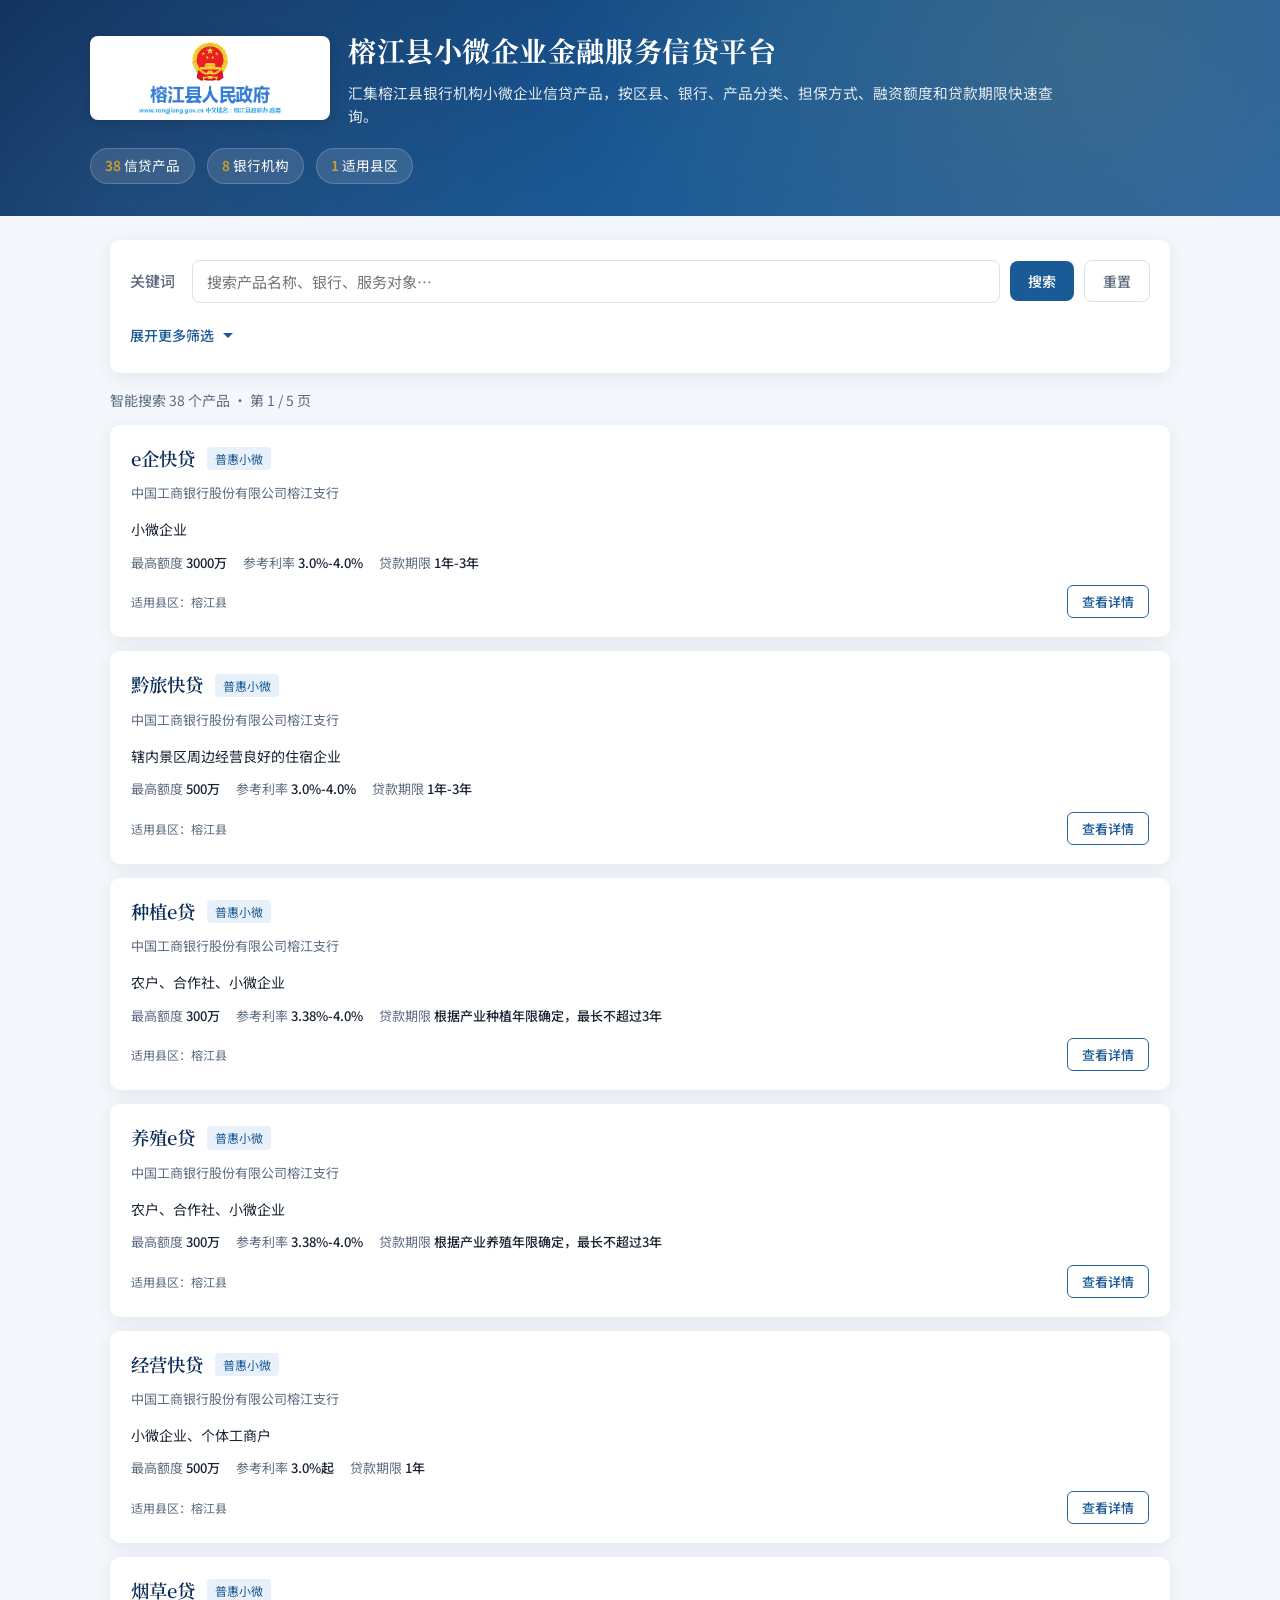
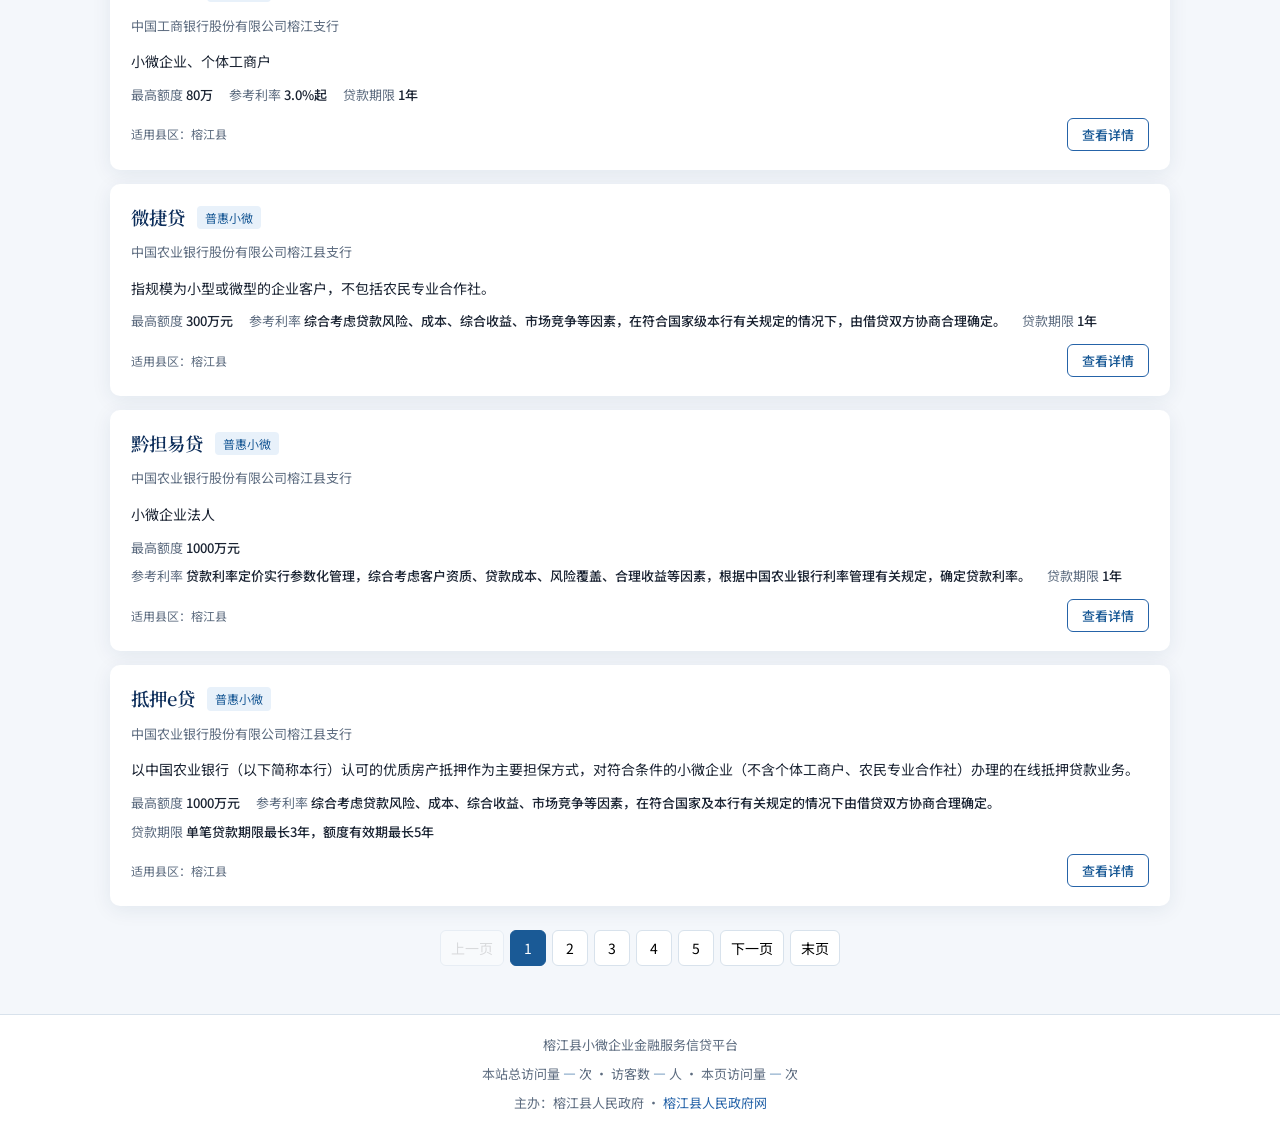
==== index.html @ 8b9bb95a "上线榕江县小微企业信贷平台静态站，含 Logo 与访问统计 Co-authored-by: Cursor <cursoragent@cursor.com>" ====
<!DOCTYPE html>
<html lang="zh-CN">
<head>
  <meta charset="UTF-8">
  <meta name="viewport" content="width=device-width, initial-scale=1.0">
  <meta name="description" content="榕江县小微企业金融服务信贷平台 - 银行信贷产品查询">
  <title>榕江县小微企业金融服务信贷平台</title>
  <link rel="preconnect" href="https://fonts.googleapis.com">
  <link rel="preconnect" href="https://fonts.gstatic.com" crossorigin>
  <link href="https://fonts.googleapis.com/css2?family=Noto+Serif+SC:wght@600;700&family=Noto+Sans+SC:wght@400;500;600&display=swap" rel="stylesheet">
  <link rel="icon" href="assets/images/rjlogo.png" type="image/png">
  <link rel="stylesheet" href="assets/css/style.css">
</head>
<body>
  <header class="site-header">
    <div class="header-inner">
      <div class="header-brand">
        <a class="brand-logo-wrap" href="https://www.rongjiang.gov.cn/" target="_blank" rel="noopener noreferrer" title="榕江县人民政府">
          <img class="brand-logo" src="assets/images/rjlogo.png" alt="榕江县人民政府" width="220" height="72">
        </a>
        <div class="header-text">
          <h1 id="site-title">榕江县小微企业金融服务信贷平台</h1>
          <p id="site-subtitle" class="subtitle">汇集榕江县银行机构小微企业信贷产品，按区县、银行、产品分类、担保方式、融资额度和贷款期限快速查询。</p>
        </div>
      </div>
      <div class="header-stats" id="header-stats" aria-label="平台统计"></div>
    </div>
  </header>

  <main class="main-content">
    <section class="search-panel" aria-label="产品筛选">
      <div class="search-row">
        <label class="search-label" for="keyword">关键词</label>
        <input type="search" id="keyword" class="search-input" placeholder="搜索产品名称、银行、服务对象…" autocomplete="off">
        <button type="button" class="btn btn-primary" id="btn-search">搜索</button>
        <button type="button" class="btn btn-ghost" id="btn-reset">重置</button>
      </div>

      <button type="button" class="filter-toggle" id="filter-toggle" aria-expanded="false">
        <span id="filter-toggle-text">展开更多筛选</span>
        <svg width="16" height="16" viewBox="0 0 16 16" fill="currentColor" aria-hidden="true"><path d="M8 11L3 6h10l-5 5z"/></svg>
      </button>

      <div class="filter-panel" id="filter-panel" hidden>
        <div class="filter-group" data-filter="region">
          <span class="filter-label">适用县区</span>
          <div class="filter-options" id="filter-region"></div>
        </div>
        <div class="filter-group" data-filter="bank">
          <span class="filter-label">银行机构</span>
          <div class="filter-options" id="filter-bank"></div>
        </div>
        <div class="filter-group" data-filter="category">
          <span class="filter-label">产品分类</span>
          <div class="filter-options" id="filter-category"></div>
        </div>
        <div class="filter-group" data-filter="guarantee">
          <span class="filter-label">担保方式</span>
          <div class="filter-options" id="filter-guarantee"></div>
        </div>
        <div class="filter-group" data-filter="amount">
          <span class="filter-label">融资额度</span>
          <div class="filter-options" id="filter-amount"></div>
        </div>
        <div class="filter-group" data-filter="term">
          <span class="filter-label">贷款期限</span>
          <div class="filter-options" id="filter-term"></div>
        </div>
      </div>
    </section>

    <div class="result-bar">
      <span id="result-summary">正在加载产品…</span>
    </div>

    <section class="product-list" id="product-list" aria-label="信贷产品列表"></section>

    <nav class="pagination" id="pagination" aria-label="分页"></nav>
  </main>

  <footer class="site-footer">
    <p id="footer-text">榕江县小微企业金融服务信贷平台</p>
    <p class="footer-stats">
      本站总访问量 <span id="busuanzi_site_pv">—</span> 次 ·
      访客数 <span id="busuanzi_site_uv">—</span> 人 ·
      本页访问量 <span id="busuanzi_page_pv">—</span> 次
    </p>
    <p class="footer-meta">
      主办：榕江县人民政府 ·
      <a href="https://www.rongjiang.gov.cn/" target="_blank" rel="noopener noreferrer">榕江县人民政府网</a>
    </p>
  </footer>

  <dialog class="detail-modal" id="detail-modal" aria-labelledby="modal-title">
    <div class="modal-header">
      <h2 id="modal-title"></h2>
      <button type="button" class="modal-close" id="modal-close" aria-label="关闭">×</button>
    </div>
    <div class="modal-body" id="modal-body"></div>
  </dialog>

  <script src="assets/js/config.js"></script>
  <script src="assets/js/app.js"></script>
  <script async src="https://busuanzi.ibruce.info/busuanzi/2.3/busuanzi.pure.mini.js"></script>
  <script src="assets/js/analytics.js"></script>
</body>
</html>
---- assets/css/style.css ----
:root {
  --blue-900: #0c2d5a;
  --blue-800: #134074;
  --blue-700: #1a5a96;
  --blue-600: #2563a8;
  --blue-100: #e8f1fa;
  --gold: #c9a227;
  --text: #1a2332;
  --text-muted: #5c6b7f;
  --border: #d8e2ec;
  --bg: #f4f7fb;
  --white: #ffffff;
  --shadow: 0 4px 20px rgba(12, 45, 90, 0.08);
  --radius: 10px;
  --font-serif: "Noto Serif SC", "Songti SC", serif;
  --font-sans: "Noto Sans SC", "PingFang SC", sans-serif;
}

*,
*::before,
*::after {
  box-sizing: border-box;
}

html {
  scroll-behavior: smooth;
}

body {
  margin: 0;
  font-family: var(--font-sans);
  font-size: 15px;
  line-height: 1.6;
  color: var(--text);
  background: var(--bg);
  min-height: 100vh;
}

.site-header {
  background: linear-gradient(135deg, var(--blue-900) 0%, var(--blue-700) 55%, var(--blue-600) 100%);
  color: var(--white);
  padding: 28px 20px 32px;
  position: relative;
  overflow: hidden;
}

.site-header::before {
  content: "";
  position: absolute;
  inset: 0;
  background:
    radial-gradient(circle at 85% 20%, rgba(201, 162, 39, 0.15) 0%, transparent 45%),
    radial-gradient(circle at 10% 90%, rgba(255, 255, 255, 0.06) 0%, transparent 40%);
  pointer-events: none;
}

.header-inner {
  max-width: 1100px;
  margin: 0 auto;
  position: relative;
}

.header-brand {
  display: flex;
  gap: 18px;
  align-items: center;
}

.brand-logo-wrap {
  flex-shrink: 0;
  display: block;
  background: #ffffff;
  border-radius: 8px;
  padding: 6px 10px;
  line-height: 0;
  box-shadow: 0 2px 12px rgba(0, 0, 0, 0.15);
  transition: transform 0.2s, box-shadow 0.2s;
}

.brand-logo-wrap:hover {
  transform: translateY(-1px);
  box-shadow: 0 4px 16px rgba(0, 0, 0, 0.2);
}

.brand-logo {
  display: block;
  width: 220px;
  height: auto;
  max-height: 72px;
  object-fit: contain;
}

.header-text {
  flex: 1;
  min-width: 0;
}

.brand-icon {
  width: 52px;
  height: 52px;
  border-radius: 12px;
  background: rgba(255, 255, 255, 0.12);
  border: 1px solid rgba(255, 255, 255, 0.2);
  display: flex;
  align-items: center;
  justify-content: center;
  font-family: var(--font-serif);
  font-size: 24px;
  font-weight: 700;
  flex-shrink: 0;
}

#site-title {
  margin: 0 0 8px;
  font-family: var(--font-serif);
  font-size: clamp(1.35rem, 3vw, 1.75rem);
  font-weight: 700;
  letter-spacing: 0.02em;
}

.subtitle {
  margin: 0;
  font-size: 0.92rem;
  opacity: 0.88;
  max-width: 720px;
}

.header-stats {
  display: flex;
  flex-wrap: wrap;
  gap: 12px;
  margin-top: 20px;
}

.stat-chip {
  background: rgba(255, 255, 255, 0.12);
  border: 1px solid rgba(255, 255, 255, 0.18);
  border-radius: 999px;
  padding: 6px 14px;
  font-size: 0.85rem;
}

.stat-chip strong {
  color: var(--gold);
  font-weight: 600;
}

.main-content {
  max-width: 1100px;
  margin: 0 auto;
  padding: 24px 20px 48px;
}

.search-panel {
  background: var(--white);
  border-radius: var(--radius);
  box-shadow: var(--shadow);
  padding: 20px;
  margin-bottom: 16px;
}

.search-row {
  display: flex;
  flex-wrap: wrap;
  gap: 10px;
  align-items: center;
}

.search-label {
  font-weight: 500;
  color: var(--text-muted);
  min-width: 52px;
}

.search-input {
  flex: 1;
  min-width: 200px;
  padding: 10px 14px;
  border: 1px solid var(--border);
  border-radius: 8px;
  font-size: 15px;
  font-family: inherit;
  transition: border-color 0.2s, box-shadow 0.2s;
}

.search-input:focus {
  outline: none;
  border-color: var(--blue-600);
  box-shadow: 0 0 0 3px rgba(37, 99, 168, 0.15);
}

.btn {
  padding: 10px 18px;
  border-radius: 8px;
  font-size: 14px;
  font-weight: 500;
  font-family: inherit;
  cursor: pointer;
  border: none;
  transition: background 0.2s, transform 0.1s;
}

.btn:active {
  transform: scale(0.98);
}

.btn-primary {
  background: var(--blue-700);
  color: var(--white);
}

.btn-primary:hover {
  background: var(--blue-800);
}

.btn-ghost {
  background: transparent;
  color: var(--text-muted);
  border: 1px solid var(--border);
}

.btn-ghost:hover {
  background: var(--bg);
}

.filter-toggle {
  display: flex;
  align-items: center;
  gap: 6px;
  margin-top: 14px;
  padding: 8px 0;
  background: none;
  border: none;
  color: var(--blue-700);
  font-size: 14px;
  font-weight: 500;
  cursor: pointer;
  font-family: inherit;
}

.filter-toggle svg {
  transition: transform 0.2s;
}

.filter-toggle[aria-expanded="true"] svg {
  transform: rotate(180deg);
}

.filter-panel {
  margin-top: 8px;
  padding-top: 12px;
  border-top: 1px dashed var(--border);
}

.filter-group {
  margin-bottom: 14px;
}

.filter-label {
  display: block;
  font-size: 13px;
  font-weight: 600;
  color: var(--text-muted);
  margin-bottom: 8px;
}

.filter-options {
  display: flex;
  flex-wrap: wrap;
  gap: 8px;
}

.filter-chip {
  padding: 6px 12px;
  border-radius: 6px;
  border: 1px solid var(--border);
  background: var(--white);
  font-size: 13px;
  cursor: pointer;
  font-family: inherit;
  color: var(--text);
  transition: all 0.15s;
}

.filter-chip:hover {
  border-color: var(--blue-600);
  color: var(--blue-700);
}

.filter-chip.active {
  background: var(--blue-700);
  border-color: var(--blue-700);
  color: var(--white);
}

.result-bar {
  margin-bottom: 14px;
  font-size: 14px;
  color: var(--text-muted);
}

.product-list {
  display: grid;
  gap: 14px;
}

.product-card {
  background: var(--white);
  border-radius: var(--radius);
  box-shadow: var(--shadow);
  padding: 18px 20px;
  border: 1px solid transparent;
  transition: border-color 0.2s, transform 0.2s;
}

.product-card:hover {
  border-color: var(--blue-100);
  transform: translateY(-1px);
}

.card-header {
  display: flex;
  flex-wrap: wrap;
  align-items: center;
  gap: 8px 12px;
  margin-bottom: 10px;
}

.card-title {
  margin: 0;
  font-family: var(--font-serif);
  font-size: 1.15rem;
  font-weight: 600;
  color: var(--blue-900);
}

.card-badge {
  font-size: 12px;
  padding: 2px 8px;
  border-radius: 4px;
  background: var(--blue-100);
  color: var(--blue-700);
}

.card-bank {
  font-size: 13px;
  color: var(--text-muted);
  margin-bottom: 8px;
}

.card-desc {
  font-size: 14px;
  color: var(--text);
  margin-bottom: 12px;
  display: -webkit-box;
  -webkit-line-clamp: 2;
  -webkit-box-orient: vertical;
  overflow: hidden;
}

.card-meta {
  display: flex;
  flex-wrap: wrap;
  gap: 8px 16px;
  font-size: 13px;
  color: var(--text-muted);
  margin-bottom: 12px;
}

.card-meta strong {
  color: var(--text);
  font-weight: 500;
}

.card-footer {
  display: flex;
  justify-content: space-between;
  align-items: center;
  gap: 12px;
}

.card-region {
  font-size: 12px;
  color: var(--text-muted);
}

.btn-detail {
  padding: 6px 14px;
  font-size: 13px;
  background: transparent;
  border: 1px solid var(--blue-600);
  color: var(--blue-700);
  border-radius: 6px;
  cursor: pointer;
  font-family: inherit;
  font-weight: 500;
}

.btn-detail:hover {
  background: var(--blue-100);
}

.pagination {
  display: flex;
  flex-wrap: wrap;
  justify-content: center;
  align-items: center;
  gap: 6px;
  margin-top: 24px;
}

.page-btn {
  min-width: 36px;
  height: 36px;
  padding: 0 10px;
  border: 1px solid var(--border);
  background: var(--white);
  border-radius: 6px;
  font-size: 14px;
  cursor: pointer;
  font-family: inherit;
}

.page-btn:hover:not(:disabled) {
  border-color: var(--blue-600);
  color: var(--blue-700);
}

.page-btn.active {
  background: var(--blue-700);
  border-color: var(--blue-700);
  color: var(--white);
}

.page-btn:disabled {
  opacity: 0.45;
  cursor: not-allowed;
}

.empty-state {
  text-align: center;
  padding: 48px 20px;
  color: var(--text-muted);
  background: var(--white);
  border-radius: var(--radius);
}

.site-footer {
  text-align: center;
  padding: 20px 16px;
  font-size: 13px;
  color: var(--text-muted);
  border-top: 1px solid var(--border);
  background: var(--white);
}

.site-footer p {
  margin: 0 0 8px;
}

.site-footer p:last-child {
  margin-bottom: 0;
}

.footer-stats {
  color: var(--text-muted);
}

.footer-stats span {
  color: var(--blue-700);
  font-weight: 600;
}

.footer-meta a {
  color: var(--blue-600);
  text-decoration: none;
}

.footer-meta a:hover {
  text-decoration: underline;
}

.detail-modal {
  border: none;
  border-radius: var(--radius);
  padding: 0;
  max-width: 640px;
  width: calc(100% - 32px);
  box-shadow: 0 20px 60px rgba(0, 0, 0, 0.2);
  font-family: var(--font-sans);
}

.detail-modal::backdrop {
  background: rgba(12, 45, 90, 0.45);
}

.modal-header {
  display: flex;
  justify-content: space-between;
  align-items: flex-start;
  gap: 12px;
  padding: 20px 20px 12px;
  border-bottom: 1px solid var(--border);
}

.modal-header h2 {
  margin: 0;
  font-family: var(--font-serif);
  font-size: 1.2rem;
  color: var(--blue-900);
}

.modal-close {
  width: 32px;
  height: 32px;
  border: none;
  background: var(--bg);
  border-radius: 6px;
  font-size: 22px;
  line-height: 1;
  cursor: pointer;
  color: var(--text-muted);
}

.modal-body {
  padding: 16px 20px 24px;
}

.detail-row {
  margin-bottom: 14px;
}

.detail-label {
  font-size: 12px;
  font-weight: 600;
  color: var(--text-muted);
  margin-bottom: 4px;
}

.detail-value {
  font-size: 14px;
  line-height: 1.65;
}

@media (max-width: 600px) {
  .header-brand {
    flex-direction: column;
    align-items: flex-start;
  }

  .brand-logo {
    width: 180px;
    max-height: 60px;
  }

  .search-row {
    flex-direction: column;
    align-items: stretch;
  }

  .card-footer {
    flex-direction: column;
    align-items: flex-start;
  }
}
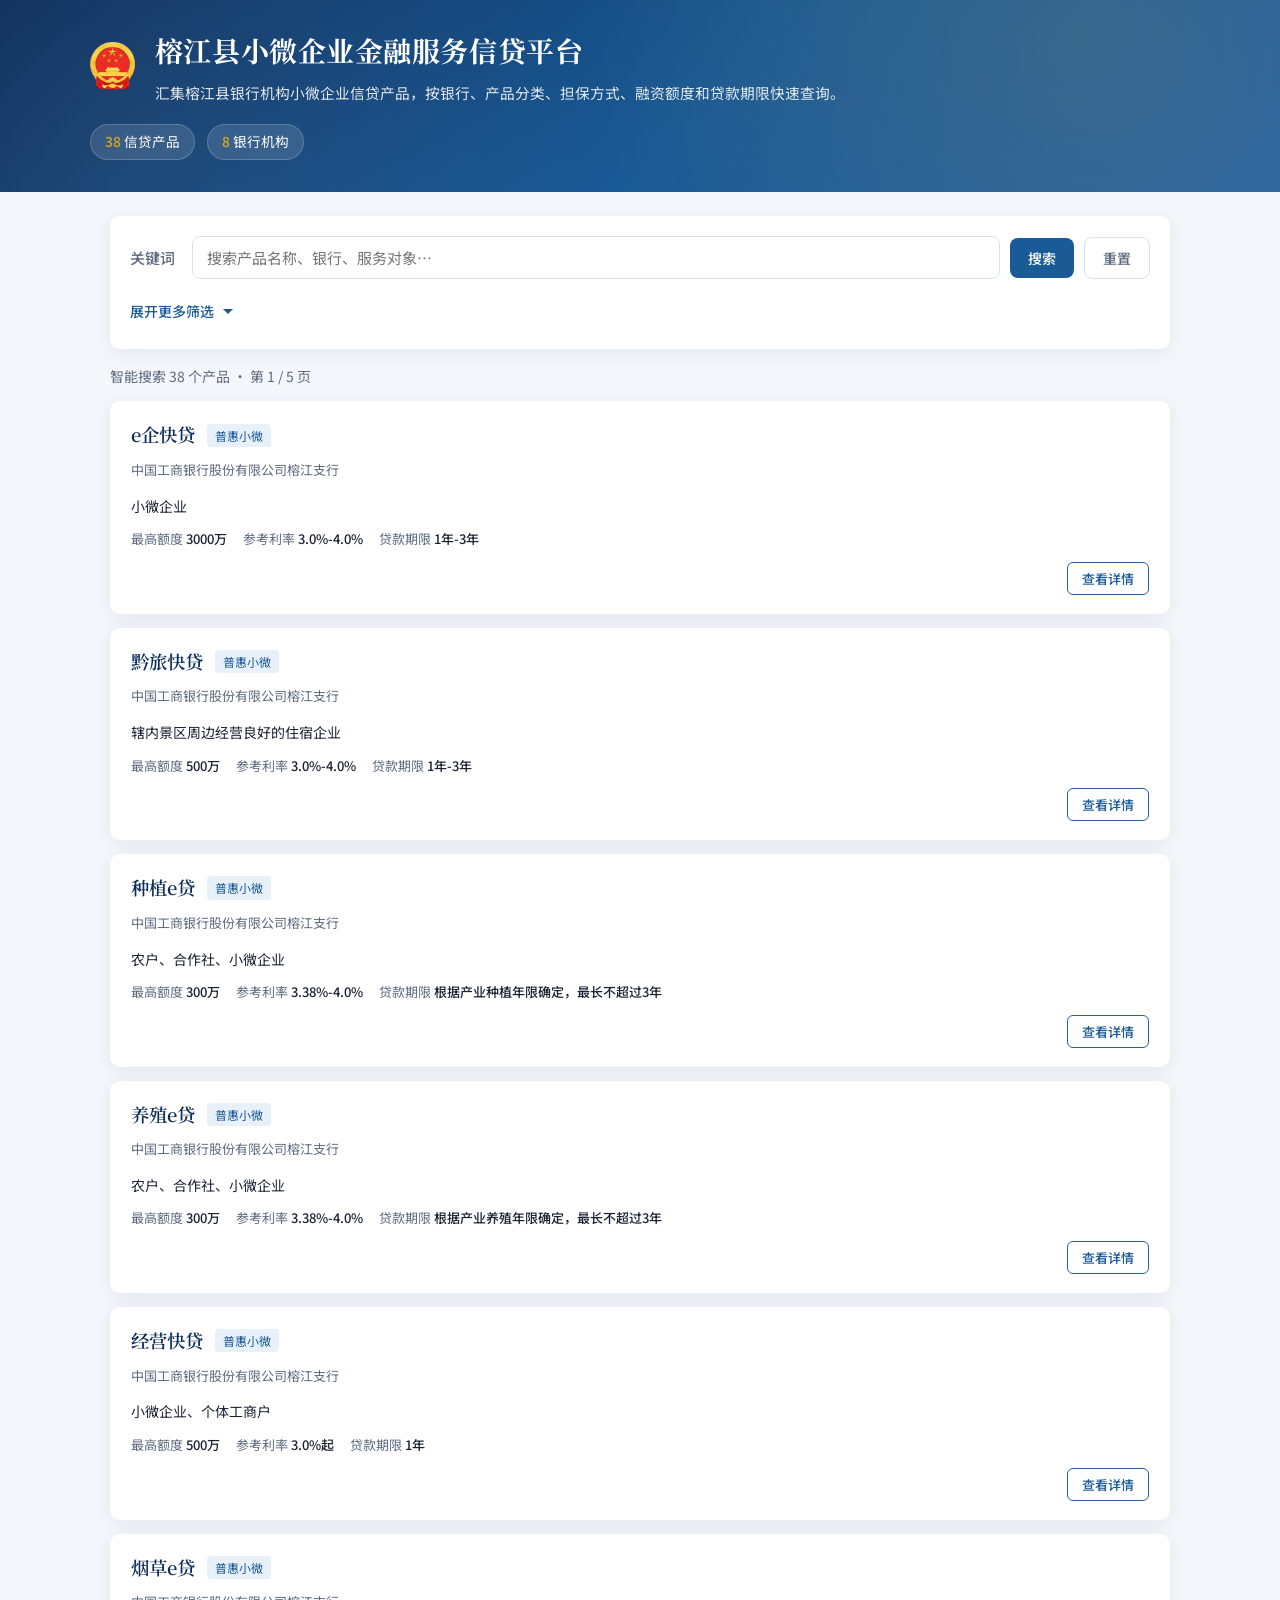
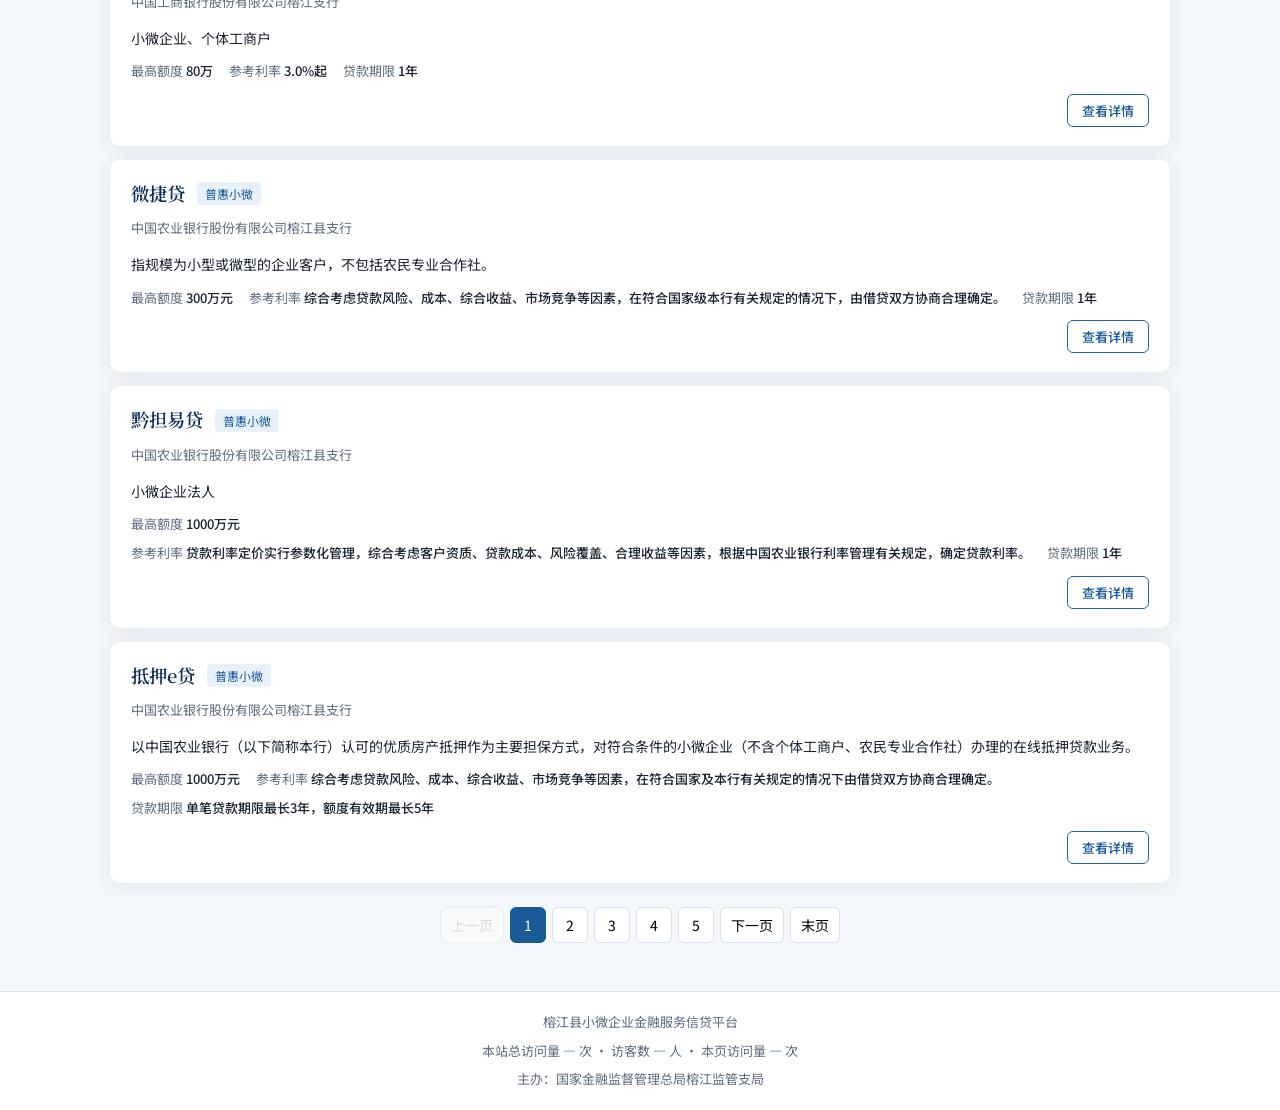
==== commit dcd7de9a: "更新Logo、移除适用县区、优化详情页与主办方信息" ====
--- a/index.html
+++ b/index.html
@@ -15,12 +15,12 @@
   <header class="site-header">
     <div class="header-inner">
       <div class="header-brand">
-        <a class="brand-logo-wrap" href="https://www.rongjiang.gov.cn/" target="_blank" rel="noopener noreferrer" title="榕江县人民政府">
-          <img class="brand-logo" src="assets/images/rjlogo.png" alt="榕江县人民政府" width="220" height="72">
-        </a>
+        <div class="brand-logo-wrap" title="国家金融监督管理总局榕江监管支局">
+          <img class="brand-logo" src="assets/images/rjlogo.png" alt="国家金融监督管理总局榕江监管支局">
+        </div>
         <div class="header-text">
           <h1 id="site-title">榕江县小微企业金融服务信贷平台</h1>
-          <p id="site-subtitle" class="subtitle">汇集榕江县银行机构小微企业信贷产品，按区县、银行、产品分类、担保方式、融资额度和贷款期限快速查询。</p>
+          <p id="site-subtitle" class="subtitle">汇集榕江县银行机构小微企业信贷产品，按银行、产品分类、担保方式、融资额度和贷款期限快速查询。</p>
         </div>
       </div>
       <div class="header-stats" id="header-stats" aria-label="平台统计"></div>
@@ -42,10 +42,6 @@
       </button>
 
       <div class="filter-panel" id="filter-panel" hidden>
-        <div class="filter-group" data-filter="region">
-          <span class="filter-label">适用县区</span>
-          <div class="filter-options" id="filter-region"></div>
-        </div>
         <div class="filter-group" data-filter="bank">
           <span class="filter-label">银行机构</span>
           <div class="filter-options" id="filter-bank"></div>
@@ -86,17 +82,23 @@
       本页访问量 <span id="busuanzi_page_pv">—</span> 次
     </p>
     <p class="footer-meta">
-      主办：榕江县人民政府 ·
-      <a href="https://www.rongjiang.gov.cn/" target="_blank" rel="noopener noreferrer">榕江县人民政府网</a>
+      主办：国家金融监督管理总局榕江监管支局
     </p>
   </footer>
 
   <dialog class="detail-modal" id="detail-modal" aria-labelledby="modal-title">
-    <div class="modal-header">
-      <h2 id="modal-title"></h2>
-      <button type="button" class="modal-close" id="modal-close" aria-label="关闭">×</button>
+    <div class="modal-inner">
+      <div class="modal-header">
+        <div class="modal-header-main">
+          <div class="modal-badges" id="modal-badges"></div>
+          <h2 id="modal-title"></h2>
+          <p class="modal-bank" id="modal-bank"></p>
+        </div>
+        <button type="button" class="modal-close" id="modal-close" aria-label="关闭">×</button>
+      </div>
+      <div class="modal-metrics" id="modal-metrics"></div>
+      <div class="modal-body" id="modal-body"></div>
     </div>
-    <div class="modal-body" id="modal-body"></div>
   </dialog>
 
   <script src="assets/js/config.js"></script>
--- a/assets/css/style.css
+++ b/assets/css/style.css
@@ -69,45 +69,21 @@
 .brand-logo-wrap {
   flex-shrink: 0;
   display: block;
-  background: #ffffff;
-  border-radius: 8px;
-  padding: 6px 10px;
   line-height: 0;
-  box-shadow: 0 2px 12px rgba(0, 0, 0, 0.15);
-  transition: transform 0.2s, box-shadow 0.2s;
-}
-
-.brand-logo-wrap:hover {
-  transform: translateY(-1px);
-  box-shadow: 0 4px 16px rgba(0, 0, 0, 0.2);
 }
 
 .brand-logo {
   display: block;
-  width: 220px;
-  height: auto;
-  max-height: 72px;
+  width: auto;
+  max-width: 320px;
+  height: 48px;
   object-fit: contain;
+  object-position: left center;
 }
 
 .header-text {
   flex: 1;
   min-width: 0;
-}
-
-.brand-icon {
-  width: 52px;
-  height: 52px;
-  border-radius: 12px;
-  background: rgba(255, 255, 255, 0.12);
-  border: 1px solid rgba(255, 255, 255, 0.2);
-  display: flex;
-  align-items: center;
-  justify-content: center;
-  font-family: var(--font-serif);
-  font-size: 24px;
-  font-weight: 700;
-  flex-shrink: 0;
 }
 
 #site-title {
@@ -374,9 +350,10 @@
 
 .card-footer {
   display: flex;
-  justify-content: space-between;
+  justify-content: flex-end;
   align-items: center;
   gap: 12px;
+  margin-top: 4px;
 }
 
 .card-region {
@@ -482,64 +459,265 @@
 
 .detail-modal {
   border: none;
-  border-radius: var(--radius);
+  border-radius: 14px;
   padding: 0;
-  max-width: 640px;
+  max-width: 680px;
   width: calc(100% - 32px);
-  box-shadow: 0 20px 60px rgba(0, 0, 0, 0.2);
+  box-shadow: 0 24px 64px rgba(12, 45, 90, 0.28);
   font-family: var(--font-sans);
+  overflow: hidden;
 }
 
 .detail-modal::backdrop {
-  background: rgba(12, 45, 90, 0.45);
+  background: rgba(12, 45, 90, 0.5);
+  backdrop-filter: blur(2px);
+}
+
+.modal-inner {
+  display: flex;
+  flex-direction: column;
+  max-height: min(90vh, 720px);
 }
 
 .modal-header {
   display: flex;
   justify-content: space-between;
   align-items: flex-start;
-  gap: 12px;
-  padding: 20px 20px 12px;
+  gap: 16px;
+  padding: 22px 22px 16px;
+  background: linear-gradient(180deg, var(--blue-100) 0%, var(--white) 100%);
   border-bottom: 1px solid var(--border);
 }
 
+.modal-header-main {
+  flex: 1;
+  min-width: 0;
+}
+
+.modal-badges {
+  display: flex;
+  flex-wrap: wrap;
+  gap: 6px;
+  margin-bottom: 10px;
+}
+
+.modal-badge {
+  font-size: 12px;
+  padding: 3px 10px;
+  border-radius: 999px;
+  background: var(--blue-700);
+  color: var(--white);
+  font-weight: 500;
+}
+
+.modal-badge-outline {
+  background: var(--white);
+  color: var(--blue-700);
+  border: 1px solid var(--blue-600);
+}
+
 .modal-header h2 {
+  margin: 0 0 6px;
+  font-family: var(--font-serif);
+  font-size: 1.35rem;
+  line-height: 1.35;
+  color: var(--blue-900);
+}
+
+.modal-bank {
   margin: 0;
-  font-family: var(--font-serif);
-  font-size: 1.2rem;
-  color: var(--blue-900);
+  font-size: 14px;
+  color: var(--text-muted);
+  line-height: 1.5;
 }
 
 .modal-close {
-  width: 32px;
-  height: 32px;
+  width: 36px;
+  height: 36px;
   border: none;
-  background: var(--bg);
-  border-radius: 6px;
+  background: var(--white);
+  border-radius: 8px;
   font-size: 22px;
   line-height: 1;
   cursor: pointer;
   color: var(--text-muted);
+  flex-shrink: 0;
+  box-shadow: 0 1px 4px rgba(0, 0, 0, 0.08);
+}
+
+.modal-close:hover {
+  background: var(--bg);
+  color: var(--text);
+}
+
+.modal-metrics {
+  padding: 0 22px;
+  background: var(--white);
+}
+
+.metric-grid {
+  display: grid;
+  grid-template-columns: repeat(3, 1fr);
+  gap: 10px;
+  padding: 16px 0;
+  border-bottom: 1px solid var(--border);
+}
+
+.metric-card {
+  display: flex;
+  flex-direction: column;
+  align-items: center;
+  text-align: center;
+  padding: 12px 8px;
+  background: var(--bg);
+  border-radius: 10px;
+  border: 1px solid var(--border);
+}
+
+.metric-icon {
+  width: 28px;
+  height: 28px;
+  line-height: 28px;
+  border-radius: 50%;
+  background: var(--blue-700);
+  color: var(--white);
+  font-size: 12px;
+  font-weight: 600;
+  margin-bottom: 8px;
+}
+
+.metric-label {
+  font-size: 12px;
+  color: var(--text-muted);
+  margin-bottom: 4px;
+}
+
+.metric-value {
+  font-size: 14px;
+  font-weight: 600;
+  color: var(--blue-900);
+  line-height: 1.4;
+  word-break: break-word;
 }
 
 .modal-body {
-  padding: 16px 20px 24px;
-}
-
-.detail-row {
-  margin-bottom: 14px;
+  padding: 18px 22px 24px;
+  overflow-y: auto;
+  flex: 1;
+}
+
+.detail-section {
+  margin-bottom: 20px;
+}
+
+.detail-section:last-child {
+  margin-bottom: 0;
+}
+
+.detail-section-title {
+  margin: 0 0 12px;
+  font-size: 14px;
+  font-weight: 600;
+  color: var(--blue-800);
+  padding-left: 10px;
+  border-left: 3px solid var(--gold);
+}
+
+.detail-info-grid {
+  display: grid;
+  gap: 12px;
+}
+
+.detail-info-item {
+  padding: 12px 14px;
+  background: var(--bg);
+  border-radius: 8px;
+  border: 1px solid var(--border);
 }
 
 .detail-label {
+  display: block;
   font-size: 12px;
   font-weight: 600;
   color: var(--text-muted);
+  margin-bottom: 6px;
+}
+
+.detail-value {
+  font-size: 14px;
+  line-height: 1.65;
+  color: var(--text);
+}
+
+.detail-text {
+  margin: 0;
+  font-size: 14px;
+  line-height: 1.7;
+  color: var(--text);
+  padding: 12px 14px;
+  background: var(--bg);
+  border-radius: 8px;
+  border: 1px solid var(--border);
+}
+
+.detail-steps {
+  margin: 0;
+  padding: 12px 14px 12px 32px;
+  background: var(--bg);
+  border-radius: 8px;
+  border: 1px solid var(--border);
+  font-size: 14px;
+  line-height: 1.7;
+  color: var(--text);
+}
+
+.detail-steps li {
+  margin-bottom: 6px;
+}
+
+.detail-steps li:last-child {
+  margin-bottom: 0;
+}
+
+.detail-contact .contact-box {
+  display: flex;
+  align-items: flex-start;
+  gap: 14px;
+  padding: 16px 18px;
+  background: linear-gradient(135deg, var(--blue-900) 0%, var(--blue-700) 100%);
+  border-radius: 10px;
+  color: var(--white);
+}
+
+.contact-icon {
+  font-size: 22px;
+  line-height: 1;
+  opacity: 0.9;
+}
+
+.contact-content {
+  flex: 1;
+}
+
+.contact-label {
+  display: block;
+  font-size: 12px;
+  opacity: 0.85;
   margin-bottom: 4px;
 }
 
-.detail-value {
-  font-size: 14px;
-  line-height: 1.65;
+.contact-value {
+  display: block;
+  font-size: 16px;
+  font-weight: 600;
+  line-height: 1.5;
+  letter-spacing: 0.02em;
+}
+
+.detail-empty {
+  text-align: center;
+  color: var(--text-muted);
+  padding: 24px 0;
 }
 
 @media (max-width: 600px) {
@@ -549,8 +727,12 @@
   }
 
   .brand-logo {
-    width: 180px;
-    max-height: 60px;
+    max-width: 100%;
+    height: 42px;
+  }
+
+  .metric-grid {
+    grid-template-columns: 1fr;
   }
 
   .search-row {
@@ -559,7 +741,12 @@
   }
 
   .card-footer {
-    flex-direction: column;
-    align-items: flex-start;
+    justify-content: stretch;
   }
-}
+
+  .btn-detail {
+    width: 100%;
+    text-align: center;
+    padding: 10px 14px;
+  }
+}
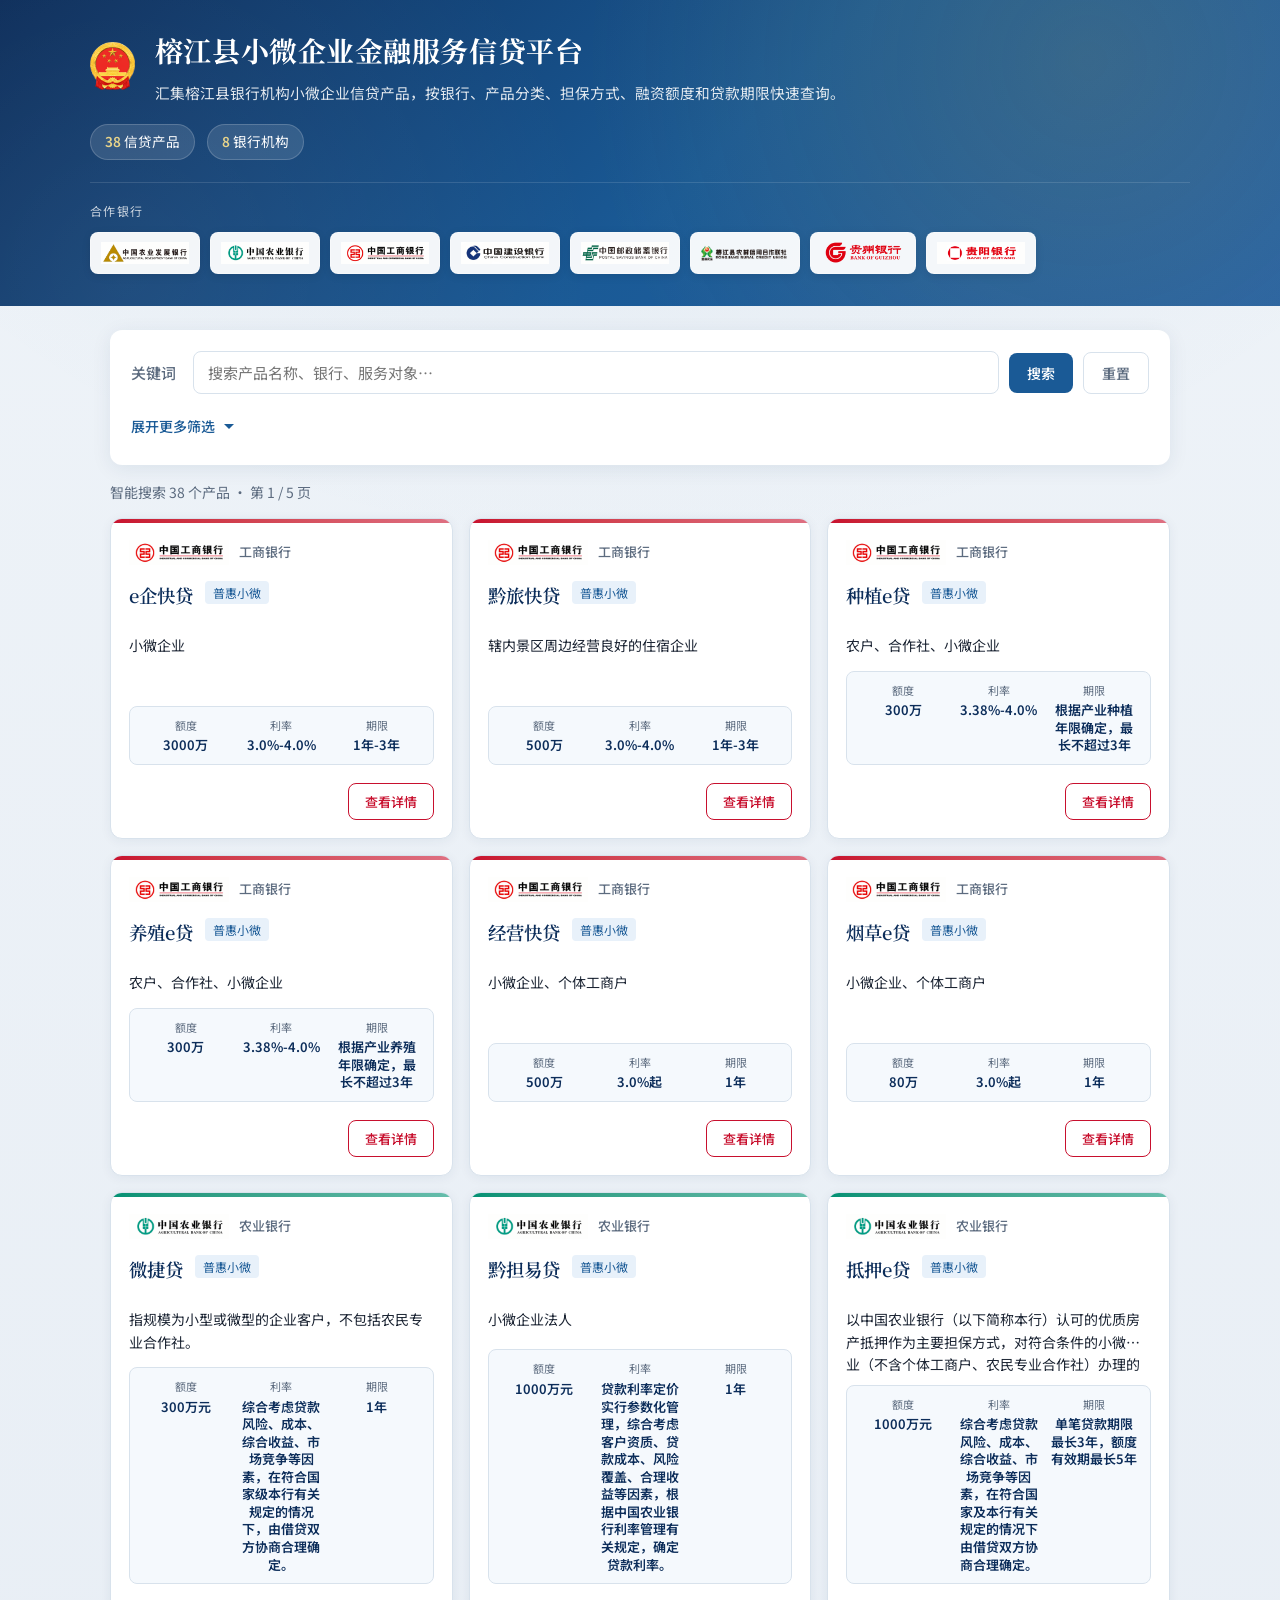
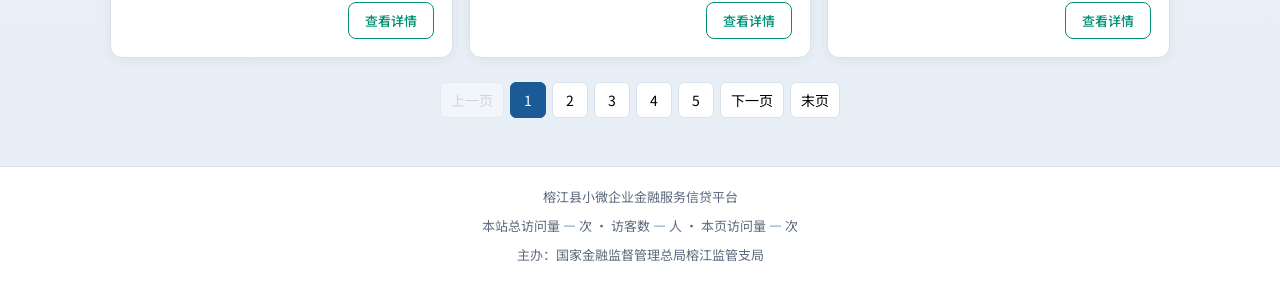
==== commit 203339c1: "更新Logo、优化显示效果" ====
--- a/index.html
+++ b/index.html
@@ -24,6 +24,7 @@
         </div>
       </div>
       <div class="header-stats" id="header-stats" aria-label="平台统计"></div>
+      <div class="bank-partners" id="bank-partners" aria-label="合作银行机构"></div>
     </div>
   </header>
 
@@ -92,7 +93,7 @@
         <div class="modal-header-main">
           <div class="modal-badges" id="modal-badges"></div>
           <h2 id="modal-title"></h2>
-          <p class="modal-bank" id="modal-bank"></p>
+          <div class="modal-bank-row" id="modal-bank-row"></div>
         </div>
         <button type="button" class="modal-close" id="modal-close" aria-label="关闭">×</button>
       </div>
@@ -102,6 +103,7 @@
   </dialog>
 
   <script src="assets/js/config.js"></script>
+  <script src="assets/js/banks.js"></script>
   <script src="assets/js/app.js"></script>
   <script async src="https://busuanzi.ibruce.info/busuanzi/2.3/busuanzi.pure.mini.js"></script>
   <script src="assets/js/analytics.js"></script>
--- a/assets/css/style.css
+++ b/assets/css/style.css
@@ -4,16 +4,20 @@
   --blue-700: #1a5a96;
   --blue-600: #2563a8;
   --blue-100: #e8f1fa;
+  --blue-50: #f5f9fd;
   --gold: #c9a227;
+  --gold-light: #e8d48a;
   --text: #1a2332;
   --text-muted: #5c6b7f;
   --border: #d8e2ec;
-  --bg: #f4f7fb;
+  --bg: #eef3f8;
   --white: #ffffff;
   --shadow: 0 4px 20px rgba(12, 45, 90, 0.08);
-  --radius: 10px;
+  --shadow-card: 0 2px 12px rgba(12, 45, 90, 0.06);
+  --radius: 12px;
   --font-serif: "Noto Serif SC", "Songti SC", serif;
   --font-sans: "Noto Sans SC", "PingFang SC", sans-serif;
+  --bank-color: var(--blue-700);
 }
 
 *,
@@ -34,6 +38,9 @@
   color: var(--text);
   background: var(--bg);
   min-height: 100vh;
+  background-image:
+    radial-gradient(ellipse 80% 50% at 50% -20%, rgba(26, 90, 150, 0.08), transparent),
+    linear-gradient(180deg, var(--bg) 0%, #e8eef5 100%);
 }
 
 .site-header {
@@ -117,7 +124,72 @@
 }
 
 .stat-chip strong {
-  color: var(--gold);
+  color: var(--gold-light);
+  font-weight: 600;
+}
+
+.bank-partners {
+  margin-top: 22px;
+  padding-top: 18px;
+  border-top: 1px solid rgba(255, 255, 255, 0.12);
+}
+
+.bank-partners-label {
+  margin: 0 0 12px;
+  font-size: 12px;
+  letter-spacing: 0.12em;
+  text-transform: uppercase;
+  opacity: 0.75;
+}
+
+.bank-partners-track {
+  display: flex;
+  flex-wrap: wrap;
+  gap: 10px;
+}
+
+.bank-partner-item {
+  display: flex;
+  align-items: center;
+  justify-content: center;
+  padding: 6px 10px;
+  background: rgba(255, 255, 255, 0.95);
+  border: 1px solid rgba(255, 255, 255, 0.3);
+  border-radius: 8px;
+  cursor: pointer;
+  transition: transform 0.2s, box-shadow 0.2s;
+  box-shadow: 0 2px 8px rgba(0, 0, 0, 0.1);
+}
+
+.bank-partner-item:hover {
+  transform: translateY(-2px);
+  box-shadow: 0 4px 14px rgba(0, 0, 0, 0.15);
+}
+
+.bank-partner-logo {
+  height: 28px;
+  width: auto;
+  max-width: 88px;
+  object-fit: contain;
+  display: block;
+}
+
+/* 银行 Logo 通用 */
+.bank-logo-img {
+  object-fit: contain;
+  display: block;
+}
+
+.bank-logo-fallback {
+  display: inline-flex;
+  align-items: center;
+  justify-content: center;
+  width: 36px;
+  height: 36px;
+  border-radius: 8px;
+  background: var(--blue-100);
+  color: var(--blue-700);
+  font-size: 14px;
   font-weight: 600;
 }
 
@@ -133,6 +205,7 @@
   box-shadow: var(--shadow);
   padding: 20px;
   margin-bottom: 16px;
+  border: 1px solid rgba(255, 255, 255, 0.8);
 }
 
 .search-row {
@@ -269,6 +342,30 @@
   color: var(--white);
 }
 
+.filter-chip-bank {
+  display: inline-flex;
+  align-items: center;
+  gap: 6px;
+  padding: 5px 10px 5px 6px;
+}
+
+.filter-chip-bank.active {
+  background: var(--bank-color, var(--blue-700));
+  border-color: var(--bank-color, var(--blue-700));
+}
+
+.filter-bank-logo {
+  height: 22px;
+  width: auto;
+  max-width: 64px;
+  border-radius: 4px;
+}
+
+.filter-chip-text {
+  font-size: 12px;
+  white-space: nowrap;
+}
+
 .result-bar {
   margin-bottom: 14px;
   font-size: 14px;
@@ -277,27 +374,60 @@
 
 .product-list {
   display: grid;
-  gap: 14px;
+  grid-template-columns: repeat(auto-fill, minmax(300px, 1fr));
+  gap: 16px;
 }
 
 .product-card {
+  position: relative;
   background: var(--white);
   border-radius: var(--radius);
-  box-shadow: var(--shadow);
-  padding: 18px 20px;
-  border: 1px solid transparent;
-  transition: border-color 0.2s, transform 0.2s;
+  box-shadow: var(--shadow-card);
+  padding: 0 18px 18px;
+  border: 1px solid var(--border);
+  transition: border-color 0.2s, transform 0.2s, box-shadow 0.2s;
+  overflow: hidden;
+  display: flex;
+  flex-direction: column;
 }
 
 .product-card:hover {
-  border-color: var(--blue-100);
-  transform: translateY(-1px);
+  border-color: color-mix(in srgb, var(--bank-color) 40%, var(--border));
+  transform: translateY(-2px);
+  box-shadow: 0 8px 28px rgba(12, 45, 90, 0.1);
+}
+
+.card-accent {
+  height: 4px;
+  margin: 0 -18px 14px;
+  background: linear-gradient(90deg, var(--bank-color, var(--blue-700)), color-mix(in srgb, var(--bank-color, var(--blue-700)) 60%, white));
+}
+
+.card-bank-row {
+  display: flex;
+  align-items: center;
+  gap: 10px;
+  margin-bottom: 12px;
+}
+
+.card-bank-logo {
+  height: 32px;
+  width: auto;
+  max-width: 100px;
+  flex-shrink: 0;
+}
+
+.card-bank-name {
+  font-size: 13px;
+  font-weight: 500;
+  color: var(--text-muted);
+  line-height: 1.3;
 }
 
 .card-header {
   display: flex;
   flex-wrap: wrap;
-  align-items: center;
+  align-items: flex-start;
   gap: 8px 12px;
   margin-bottom: 10px;
 }
@@ -327,25 +457,44 @@
 .card-desc {
   font-size: 14px;
   color: var(--text);
-  margin-bottom: 12px;
+  margin-bottom: 14px;
   display: -webkit-box;
   -webkit-line-clamp: 2;
   -webkit-box-orient: vertical;
   overflow: hidden;
+  flex: 1;
 }
 
 .card-meta {
-  display: flex;
-  flex-wrap: wrap;
-  gap: 8px 16px;
+  display: grid;
+  grid-template-columns: repeat(3, 1fr);
+  gap: 8px;
+  margin-bottom: 14px;
+  padding: 10px 12px;
+  background: var(--blue-50);
+  border-radius: 8px;
+  border: 1px solid var(--border);
+}
+
+.card-meta-item {
+  text-align: center;
+  min-width: 0;
+}
+
+.card-meta-label {
+  display: block;
+  font-size: 11px;
+  color: var(--text-muted);
+  margin-bottom: 2px;
+}
+
+.card-meta-item strong {
+  display: block;
   font-size: 13px;
-  color: var(--text-muted);
-  margin-bottom: 12px;
-}
-
-.card-meta strong {
-  color: var(--text);
-  font-weight: 500;
+  color: var(--blue-900);
+  font-weight: 600;
+  line-height: 1.35;
+  word-break: break-word;
 }
 
 .card-footer {
@@ -362,19 +511,21 @@
 }
 
 .btn-detail {
-  padding: 6px 14px;
+  padding: 8px 16px;
   font-size: 13px;
-  background: transparent;
-  border: 1px solid var(--blue-600);
-  color: var(--blue-700);
-  border-radius: 6px;
+  background: var(--white);
+  border: 1px solid var(--bank-color, var(--blue-600));
+  color: var(--bank-color, var(--blue-700));
+  border-radius: 8px;
   cursor: pointer;
   font-family: inherit;
   font-weight: 500;
+  transition: background 0.2s, color 0.2s;
 }
 
 .btn-detail:hover {
-  background: var(--blue-100);
+  background: var(--bank-color, var(--blue-700));
+  color: var(--white);
 }
 
 .pagination {
@@ -529,6 +680,44 @@
   font-size: 14px;
   color: var(--text-muted);
   line-height: 1.5;
+}
+
+.modal-bank-row {
+  display: flex;
+  align-items: center;
+  gap: 12px;
+  margin-top: 4px;
+  padding: 10px 12px;
+  background: var(--white);
+  border-radius: 10px;
+  border: 1px solid var(--border);
+  border-left: 4px solid var(--bank-color, var(--blue-700));
+}
+
+.modal-bank-logo {
+  height: 36px;
+  width: auto;
+  max-width: 110px;
+  flex-shrink: 0;
+}
+
+.modal-bank-text {
+  display: flex;
+  flex-direction: column;
+  gap: 2px;
+  min-width: 0;
+}
+
+.modal-bank-short {
+  font-size: 14px;
+  font-weight: 600;
+  color: var(--blue-900);
+}
+
+.modal-bank-full {
+  font-size: 12px;
+  color: var(--text-muted);
+  line-height: 1.4;
 }
 
 .modal-close {
@@ -731,8 +920,169 @@
     height: 42px;
   }
 
+  .site-header {
+    padding: 20px 16px 24px;
+  }
+
+  #site-title {
+    font-size: 1.2rem;
+  }
+
+  .subtitle {
+    font-size: 0.85rem;
+  }
+
+  .main-content {
+    padding: 16px 12px 40px;
+  }
+
+  .search-panel {
+    padding: 16px;
+  }
+
+  .bank-partners-track {
+    flex-wrap: nowrap;
+    overflow-x: auto;
+    padding-bottom: 6px;
+    -webkit-overflow-scrolling: touch;
+    scrollbar-width: none;
+  }
+
+  .bank-partners-track::-webkit-scrollbar {
+    display: none;
+  }
+
+  .bank-partner-item {
+    flex-shrink: 0;
+  }
+
+  .card-meta {
+    grid-template-columns: repeat(3, 1fr);
+    gap: 6px;
+    padding: 8px 6px;
+  }
+
+  .card-meta-item strong {
+    font-size: 12px;
+  }
+
+  .card-meta-label {
+    font-size: 10px;
+  }
+
+  .filter-chip-bank .filter-chip-text {
+    display: none;
+  }
+
+  .filter-chip-bank {
+    padding: 4px 8px;
+  }
+
+  .product-list {
+    grid-template-columns: 1fr;
+  }
+
+  /* 详情弹窗：接近全屏，优先展示产品说明 */
+  .detail-modal {
+    width: 100%;
+    max-width: 100%;
+    height: 100%;
+    max-height: 100dvh;
+    margin: 0;
+    border-radius: 0;
+  }
+
+  .modal-inner {
+    max-height: 100dvh;
+  }
+
+  .modal-header {
+    padding: 14px 16px 12px;
+  }
+
+  .modal-header h2 {
+    font-size: 1.15rem;
+  }
+
+  .modal-bank {
+    font-size: 13px;
+  }
+
+  .modal-metrics {
+    padding: 0 16px;
+  }
+
+  /* 指标横排紧凑展示，不占大面积 */
   .metric-grid {
-    grid-template-columns: 1fr;
+    grid-template-columns: repeat(3, 1fr);
+    gap: 6px;
+    padding: 10px 0 12px;
+  }
+
+  .metric-card {
+    padding: 8px 4px;
+    border-radius: 8px;
+  }
+
+  .metric-icon {
+    display: none;
+  }
+
+  .metric-label {
+    font-size: 11px;
+    margin-bottom: 2px;
+    line-height: 1.3;
+  }
+
+  .metric-value {
+    font-size: 12px;
+    line-height: 1.35;
+  }
+
+  .modal-body {
+    padding: 14px 16px max(20px, env(safe-area-inset-bottom));
+    flex: 1;
+    min-height: 0;
+    -webkit-overflow-scrolling: touch;
+  }
+
+  .detail-section {
+    margin-bottom: 18px;
+  }
+
+  .detail-section-title {
+    font-size: 16px;
+    margin-bottom: 10px;
+    padding-left: 8px;
+  }
+
+  .detail-info-item {
+    padding: 14px 16px;
+  }
+
+  .detail-label {
+    font-size: 13px;
+    margin-bottom: 8px;
+  }
+
+  .detail-value {
+    font-size: 16px;
+    line-height: 1.75;
+  }
+
+  .detail-text,
+  .detail-steps {
+    font-size: 15px;
+    line-height: 1.75;
+    padding: 14px 16px;
+  }
+
+  .detail-steps {
+    padding-left: 28px;
+  }
+
+  .contact-value {
+    font-size: 17px;
   }
 
   .search-row {
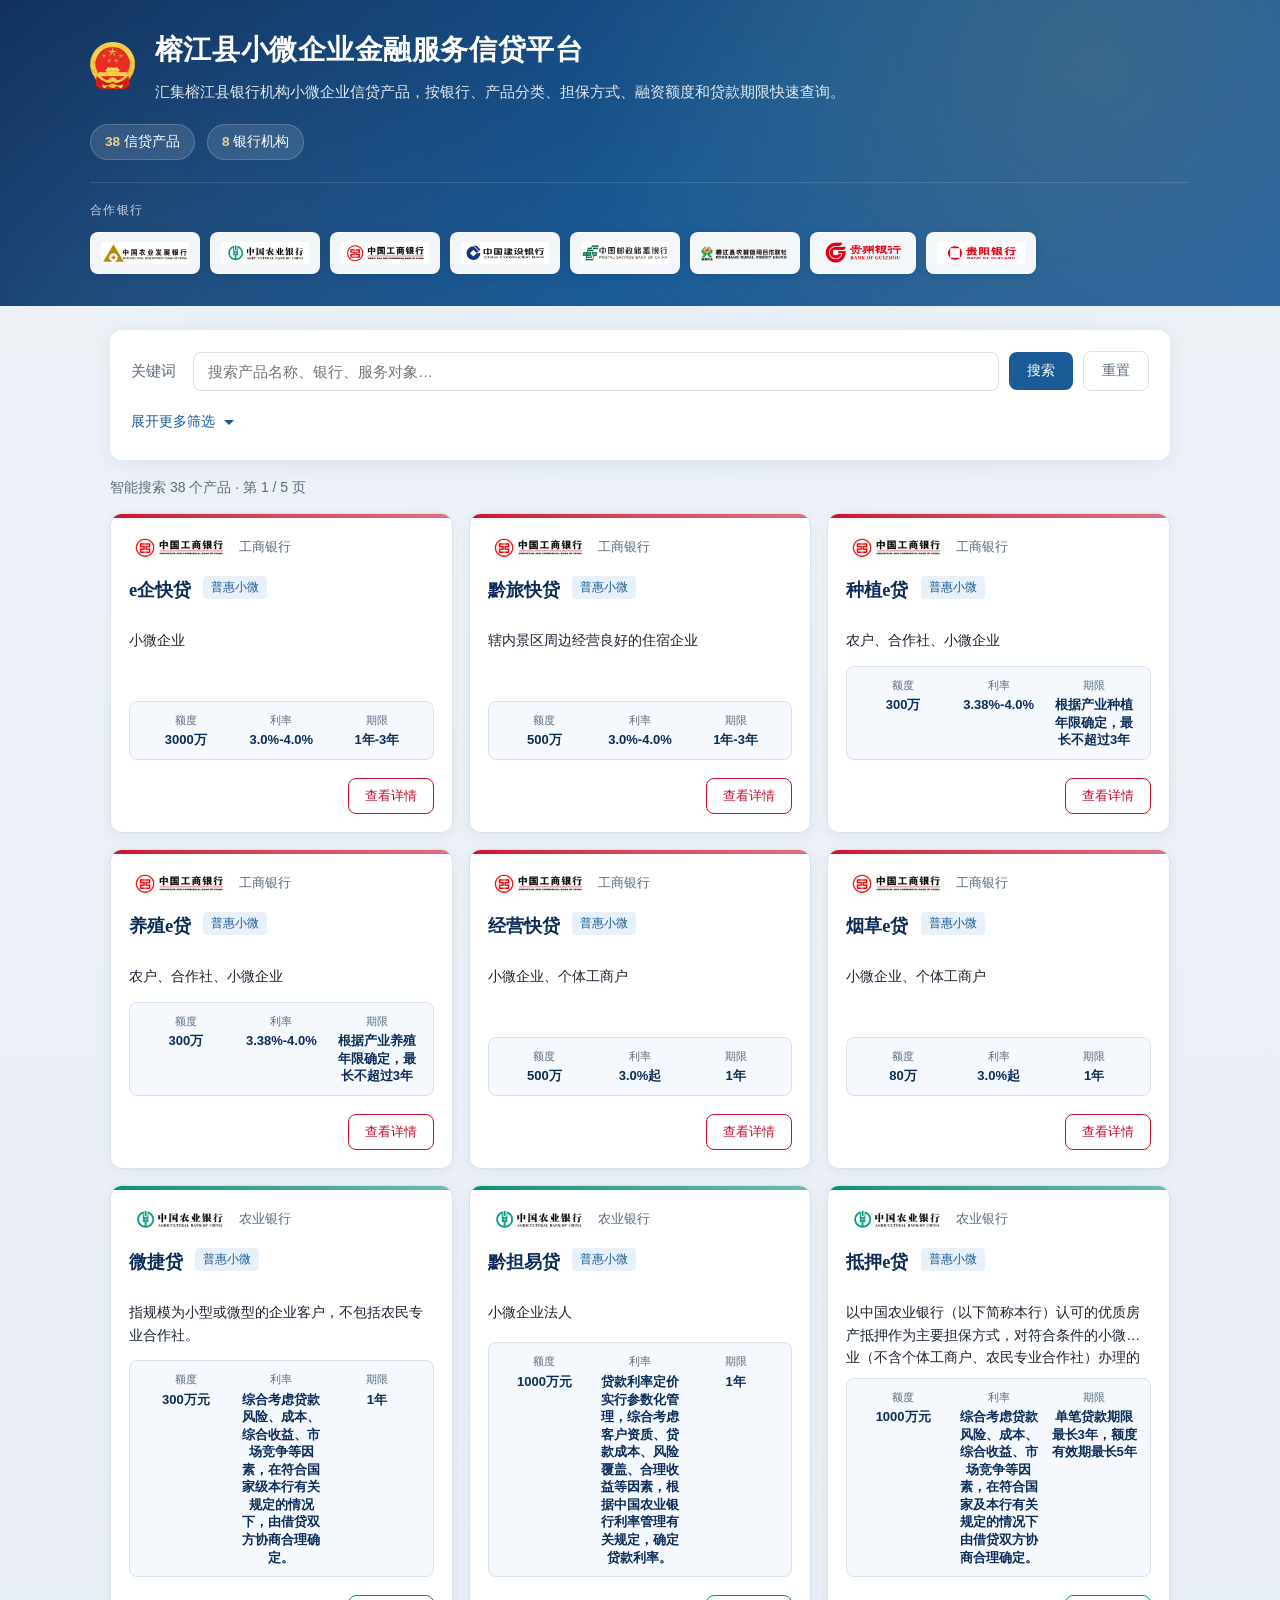
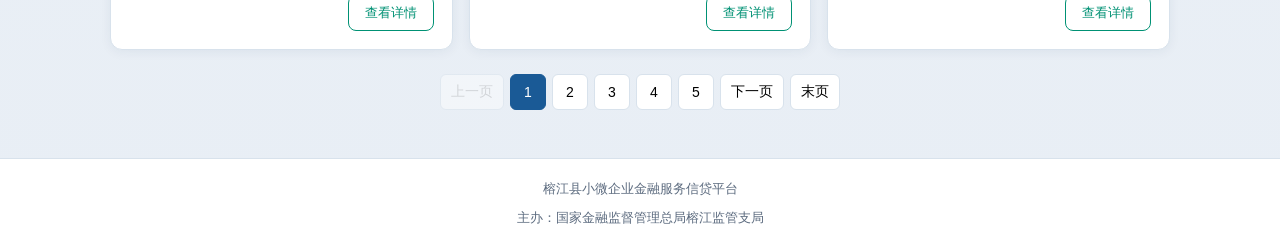
==== commit fbc3cafa: "chore: 替换在线字体为本地字体并移除无关统计代码 - 移除谷歌字体外链，引入本地Noto Sans SC和Noto Serif SC字体文件 - 删除不蒜子访问统计相关代码和外链 - 统一管理字" ====
--- a/index.html
+++ b/index.html
@@ -5,9 +5,7 @@
   <meta name="viewport" content="width=device-width, initial-scale=1.0">
   <meta name="description" content="榕江县小微企业金融服务信贷平台 - 银行信贷产品查询">
   <title>榕江县小微企业金融服务信贷平台</title>
-  <link rel="preconnect" href="https://fonts.googleapis.com">
-  <link rel="preconnect" href="https://fonts.gstatic.com" crossorigin>
-  <link href="https://fonts.googleapis.com/css2?family=Noto+Serif+SC:wght@600;700&family=Noto+Sans+SC:wght@400;500;600&display=swap" rel="stylesheet">
+  <link rel="stylesheet" href="assets/fonts/fonts.css">
   <link rel="icon" href="assets/images/rjlogo.png" type="image/png">
   <link rel="stylesheet" href="assets/css/style.css">
 </head>
@@ -77,11 +75,7 @@
 
   <footer class="site-footer">
     <p id="footer-text">榕江县小微企业金融服务信贷平台</p>
-    <p class="footer-stats">
-      本站总访问量 <span id="busuanzi_site_pv">—</span> 次 ·
-      访客数 <span id="busuanzi_site_uv">—</span> 人 ·
-      本页访问量 <span id="busuanzi_page_pv">—</span> 次
-    </p>
+
     <p class="footer-meta">
       主办：国家金融监督管理总局榕江监管支局
     </p>
@@ -105,7 +99,7 @@
   <script src="assets/js/config.js"></script>
   <script src="assets/js/banks.js"></script>
   <script src="assets/js/app.js"></script>
-  <script async src="https://busuanzi.ibruce.info/busuanzi/2.3/busuanzi.pure.mini.js"></script>
+
   <script src="assets/js/analytics.js"></script>
 </body>
 </html>
--- a/assets/fonts/fonts.css
+++ b/assets/fonts/fonts.css
@@ -0,0 +1,35 @@
+@font-face {
+  font-family: 'Noto Sans SC';
+  font-style: normal;
+  font-weight: 400;
+  font-display: swap;
+  src: url('NotoSansSC-400.ttf') format('truetype');
+}
+@font-face {
+  font-family: 'Noto Sans SC';
+  font-style: normal;
+  font-weight: 500;
+  font-display: swap;
+  src: url('NotoSansSC-500.ttf') format('truetype');
+}
+@font-face {
+  font-family: 'Noto Sans SC';
+  font-style: normal;
+  font-weight: 600;
+  font-display: swap;
+  src: url('NotoSansSC-600.ttf') format('truetype');
+}
+@font-face {
+  font-family: 'Noto Serif SC';
+  font-style: normal;
+  font-weight: 600;
+  font-display: swap;
+  src: url('NotoSerifSC-600.ttf') format('truetype');
+}
+@font-face {
+  font-family: 'Noto Serif SC';
+  font-style: normal;
+  font-weight: 700;
+  font-display: swap;
+  src: url('NotoSerifSC-700.ttf') format('truetype');
+}
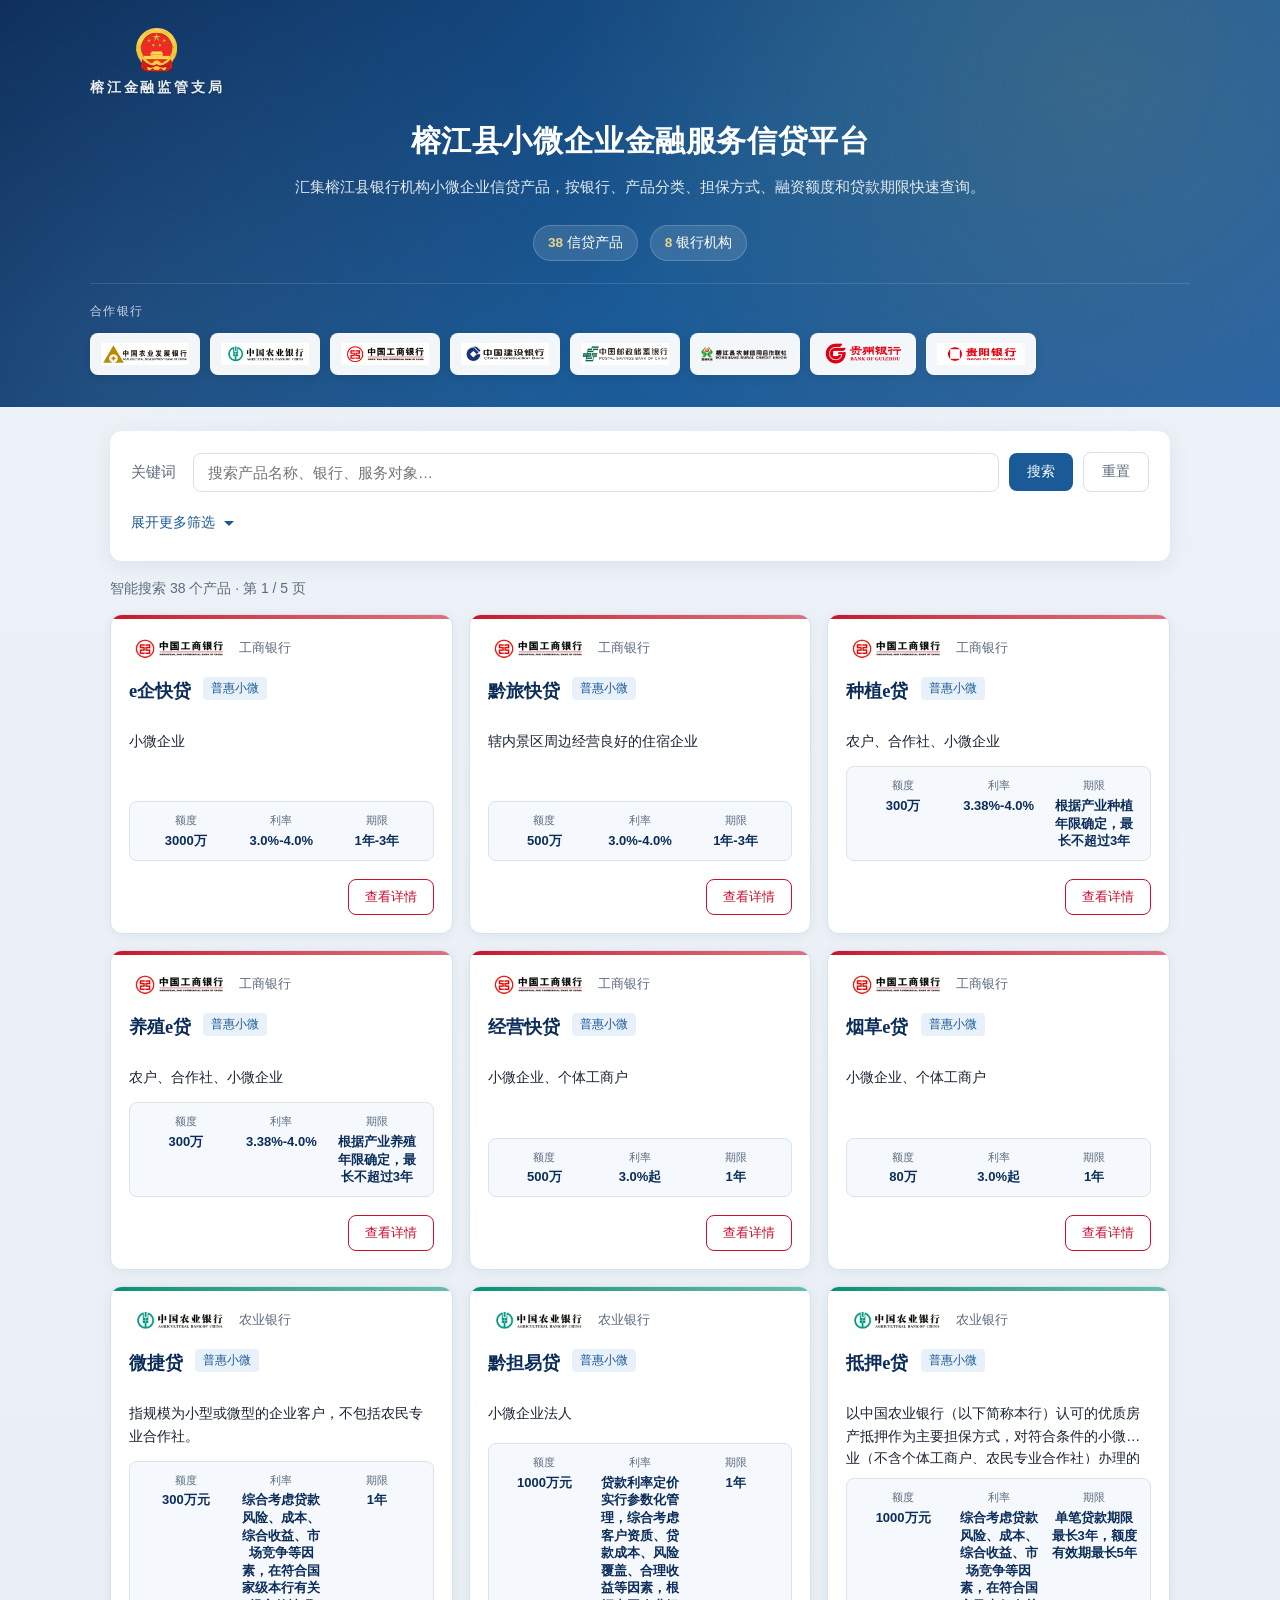
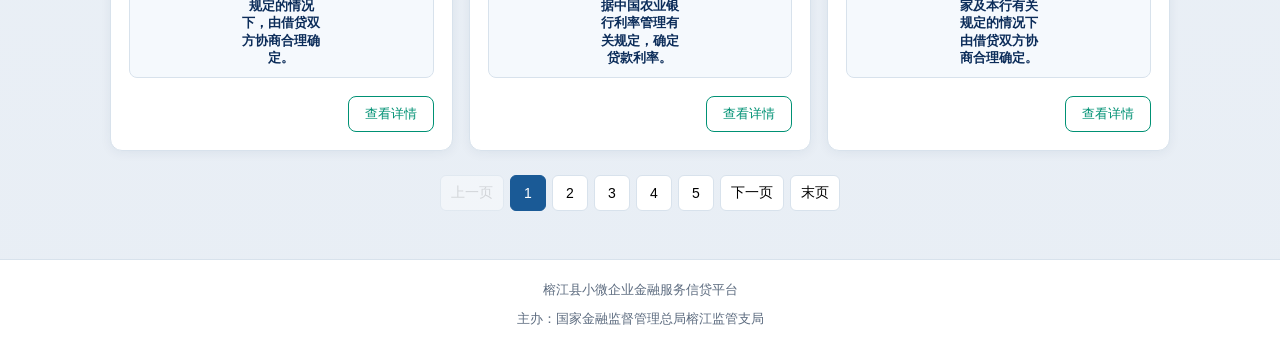
==== commit 36a64ab1: "调整页头布局与支局标识样式，并更新产品数据 Co-authored-by: Cursor <cursoragent@cursor.com>" ====
--- a/index.html
+++ b/index.html
@@ -12,14 +12,17 @@
 <body>
   <header class="site-header">
     <div class="header-inner">
-      <div class="header-brand">
-        <div class="brand-logo-wrap" title="国家金融监督管理总局榕江监管支局">
-          <img class="brand-logo" src="assets/images/rjlogo.png" alt="国家金融监督管理总局榕江监管支局">
+      <div class="header-top">
+        <div class="brand-logo-block">
+          <div class="brand-logo-wrap" title="国家金融监督管理总局榕江监管支局">
+            <img class="brand-logo" src="assets/images/rjlogo.png" alt="国家金融监督管理总局榕江监管支局">
+          </div>
+          <p class="brand-org-label">榕江金融监管支局</p>
         </div>
-        <div class="header-text">
-          <h1 id="site-title">榕江县小微企业金融服务信贷平台</h1>
-          <p id="site-subtitle" class="subtitle">汇集榕江县银行机构小微企业信贷产品，按银行、产品分类、担保方式、融资额度和贷款期限快速查询。</p>
-        </div>
+      </div>
+      <div class="header-hero">
+        <h1 id="site-title">榕江县小微企业金融服务信贷平台</h1>
+        <p id="site-subtitle" class="subtitle">汇集榕江县银行机构小微企业信贷产品，按银行、产品分类、担保方式、融资额度和贷款期限快速查询。</p>
       </div>
       <div class="header-stats" id="header-stats" aria-label="平台统计"></div>
       <div class="bank-partners" id="bank-partners" aria-label="合作银行机构"></div>
--- a/assets/css/style.css
+++ b/assets/css/style.css
@@ -15,7 +15,8 @@
   --shadow: 0 4px 20px rgba(12, 45, 90, 0.08);
   --shadow-card: 0 2px 12px rgba(12, 45, 90, 0.06);
   --radius: 12px;
-  --font-serif: "Noto Serif SC", "Songti SC", serif;
+  --font-serif: "Noto Serif SC", "Songti SC", "SimSun", serif;
+  --font-org: "Noto Serif SC", "Source Han Serif SC", "Songti SC", "STSong", "SimSun", serif;
   --font-sans: "Noto Sans SC", "PingFang SC", sans-serif;
   --bank-color: var(--blue-700);
 }
@@ -67,52 +68,71 @@
   position: relative;
 }
 
-.header-brand {
-  display: flex;
-  gap: 18px;
+.header-top {
+  margin-bottom: 16px;
+}
+
+.brand-logo-block {
+  display: inline-flex;
+  flex-direction: column;
   align-items: center;
+  gap: 6px;
 }
 
 .brand-logo-wrap {
-  flex-shrink: 0;
   display: block;
   line-height: 0;
+}
+
+.brand-org-label {
+  margin: 0;
+  font-family: var(--font-org);
+  font-size: 14px;
+  font-weight: 700;
+  line-height: 1.4;
+  letter-spacing: 0.2em;
+  color: rgba(255, 255, 255, 0.92);
+  white-space: nowrap;
+  text-align: center;
+  text-shadow: 0 1px 3px rgba(0, 0, 0, 0.18);
 }
 
 .brand-logo {
   display: block;
   width: auto;
-  max-width: 320px;
-  height: 48px;
+  max-width: 280px;
+  height: 44px;
   object-fit: contain;
-  object-position: left center;
-}
-
-.header-text {
-  flex: 1;
-  min-width: 0;
+  object-position: center;
+}
+
+.header-hero {
+  text-align: center;
+  padding: 4px 0 8px;
 }
 
 #site-title {
-  margin: 0 0 8px;
+  margin: 0 0 10px;
   font-family: var(--font-serif);
-  font-size: clamp(1.35rem, 3vw, 1.75rem);
+  font-size: clamp(1.4rem, 3.2vw, 1.85rem);
   font-weight: 700;
   letter-spacing: 0.02em;
 }
 
 .subtitle {
-  margin: 0;
+  margin: 0 auto;
   font-size: 0.92rem;
   opacity: 0.88;
   max-width: 720px;
+  line-height: 1.65;
 }
 
 .header-stats {
   display: flex;
   flex-wrap: wrap;
+  justify-content: center;
   gap: 12px;
-  margin-top: 20px;
+  margin-top: 18px;
 }
 
 .stat-chip {
@@ -836,6 +856,7 @@
   font-size: 14px;
   line-height: 1.65;
   color: var(--text);
+  white-space: pre-line;
 }
 
 .detail-text {
@@ -847,6 +868,7 @@
   background: var(--bg);
   border-radius: 8px;
   border: 1px solid var(--border);
+  white-space: pre-line;
 }
 
 .detail-steps {
@@ -903,6 +925,17 @@
   letter-spacing: 0.02em;
 }
 
+.contact-tel {
+  color: inherit;
+  text-decoration: underline;
+  text-underline-offset: 3px;
+}
+
+.contact-tel:hover,
+.contact-tel:active {
+  opacity: 0.9;
+}
+
 .detail-empty {
   text-align: center;
   color: var(--text-muted);
@@ -910,14 +943,14 @@
 }
 
 @media (max-width: 600px) {
-  .header-brand {
-    flex-direction: column;
-    align-items: flex-start;
-  }
-
   .brand-logo {
-    max-width: 100%;
-    height: 42px;
+    max-width: 220px;
+    height: 38px;
+  }
+
+  .brand-org-label {
+    font-size: 13px;
+    letter-spacing: 0.16em;
   }
 
   .site-header {
